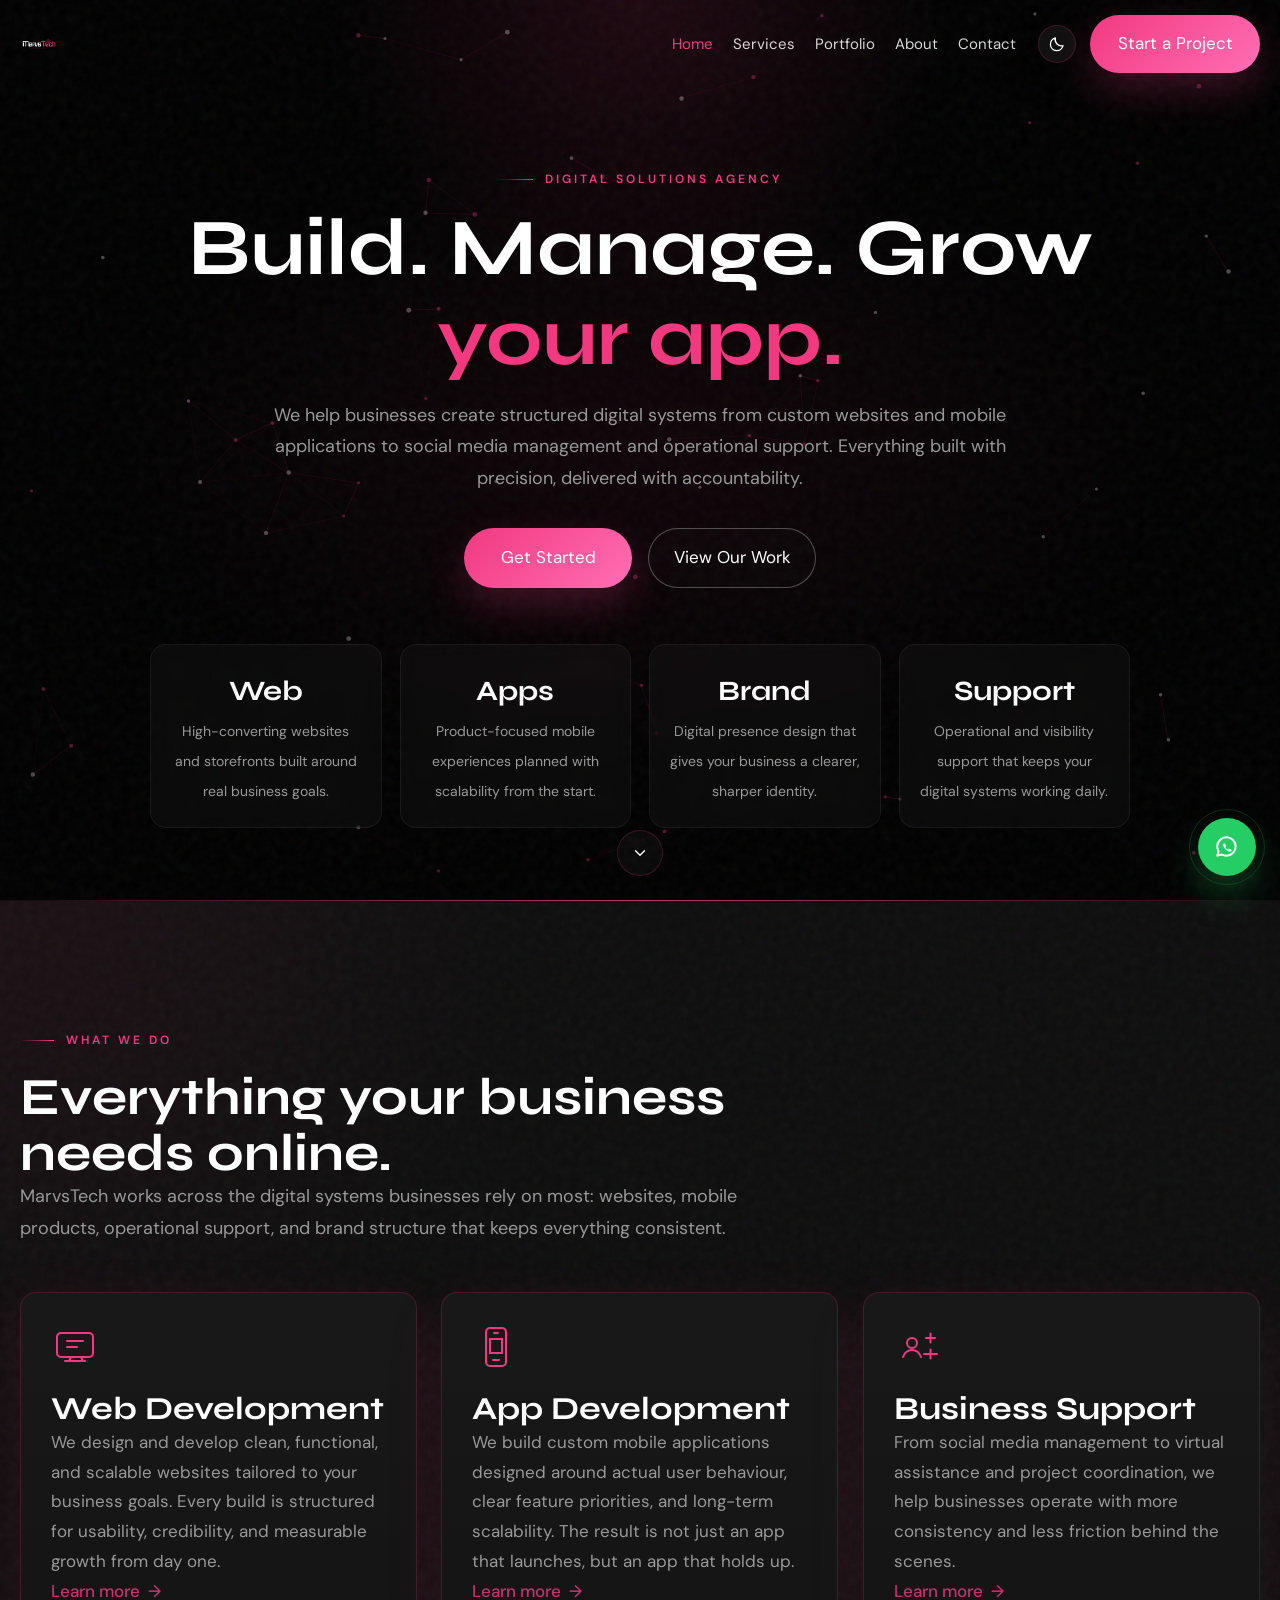
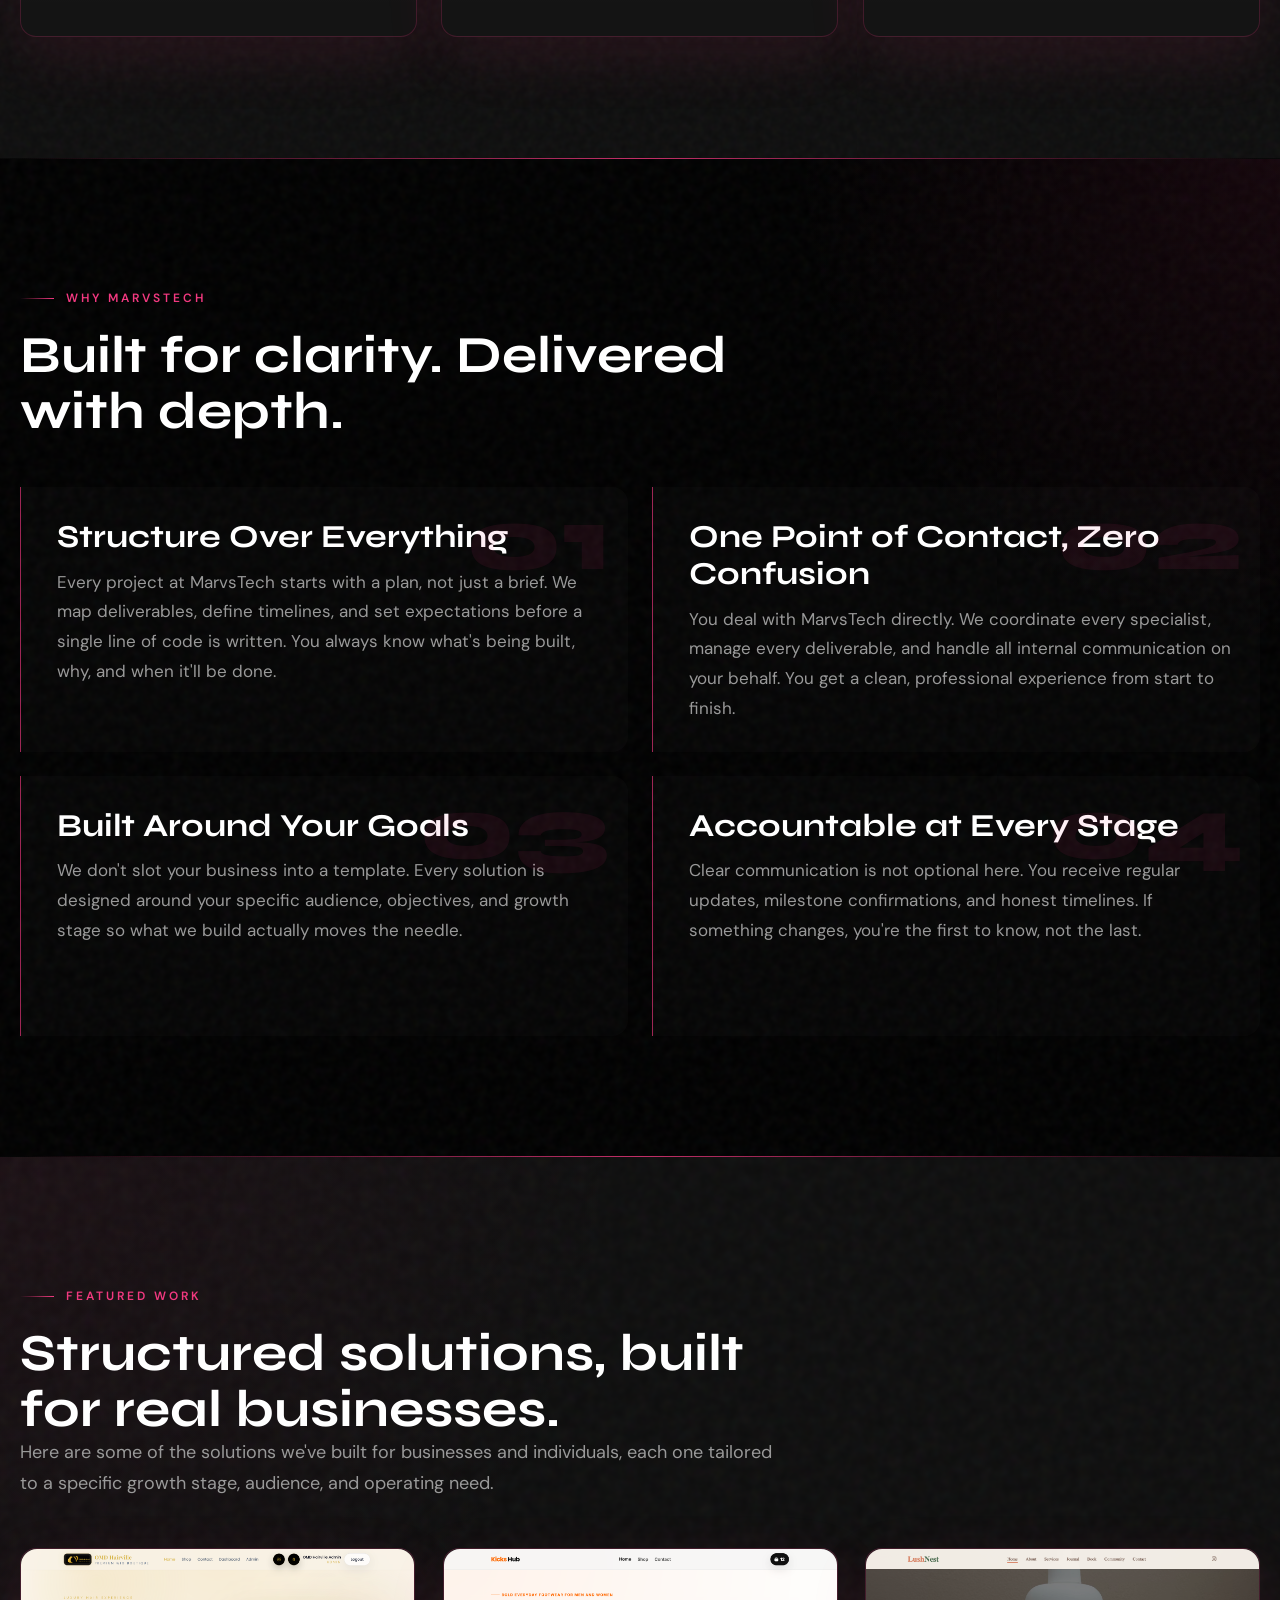
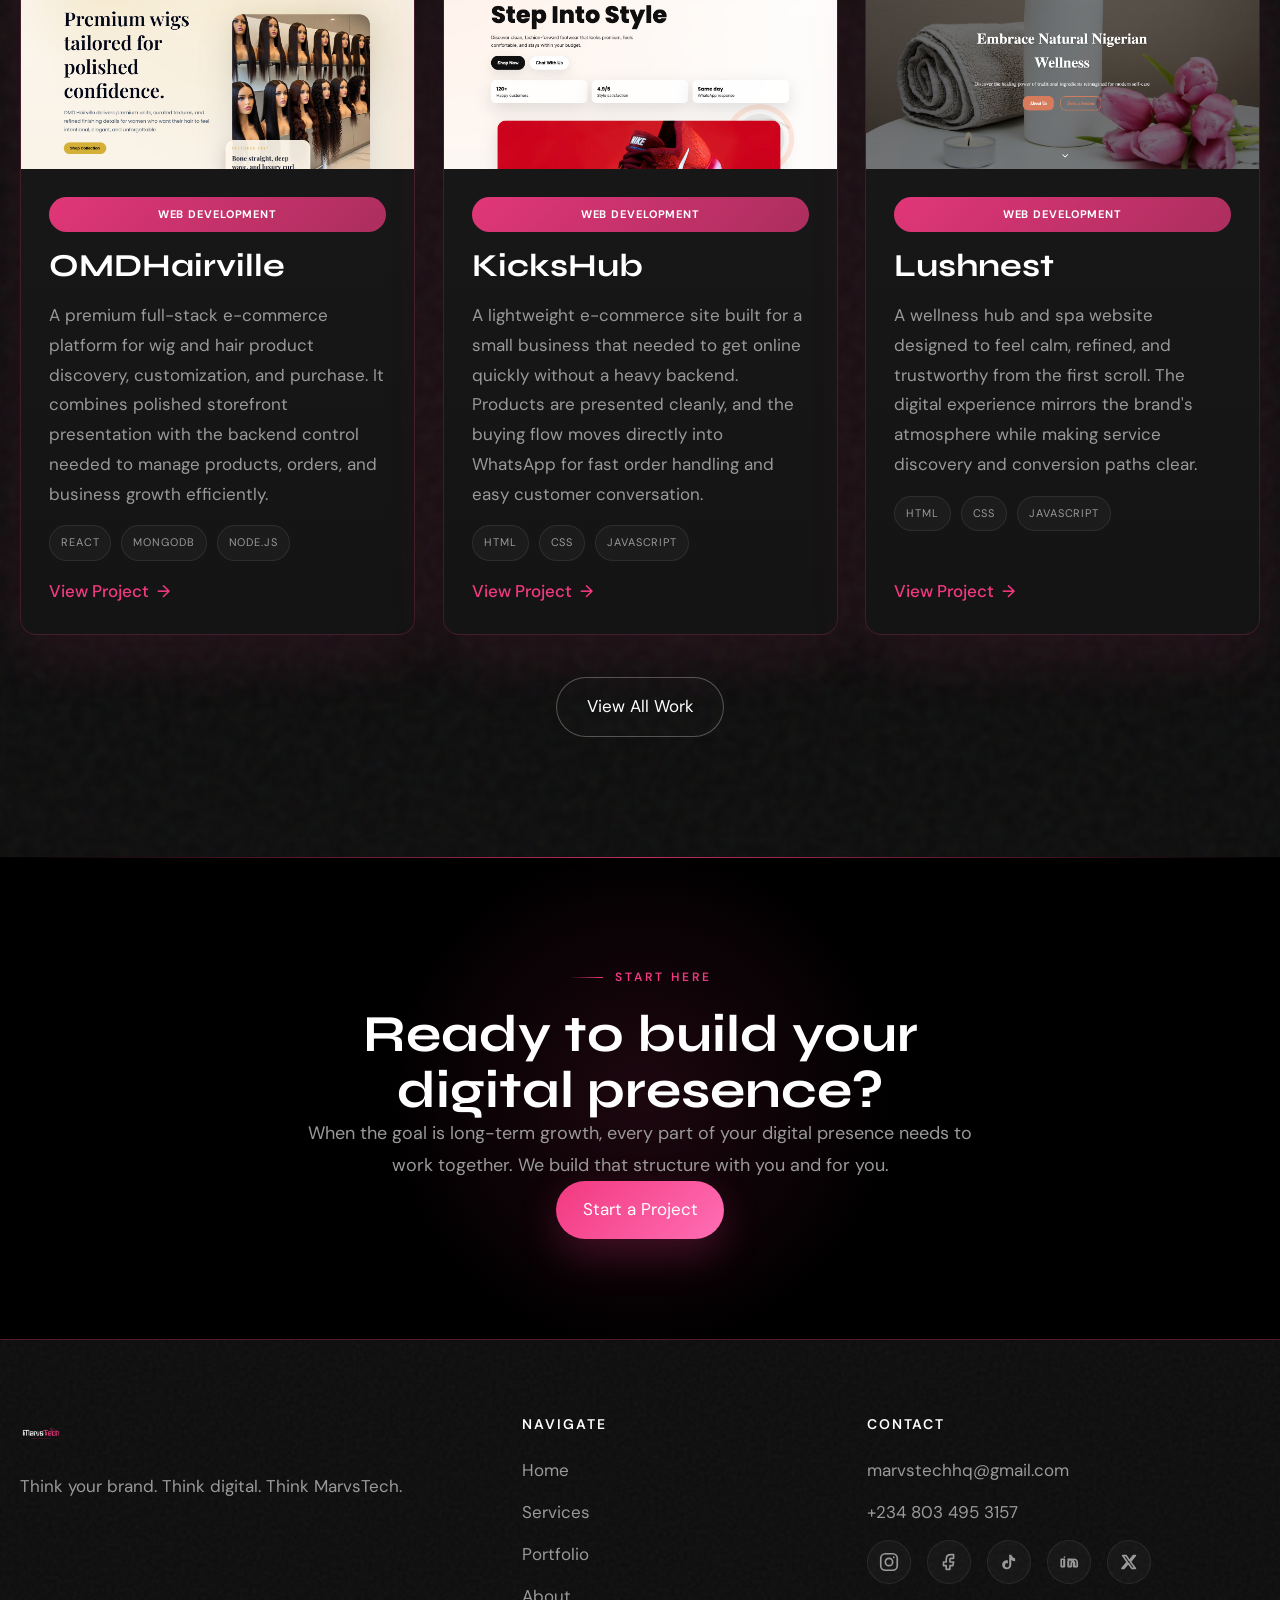
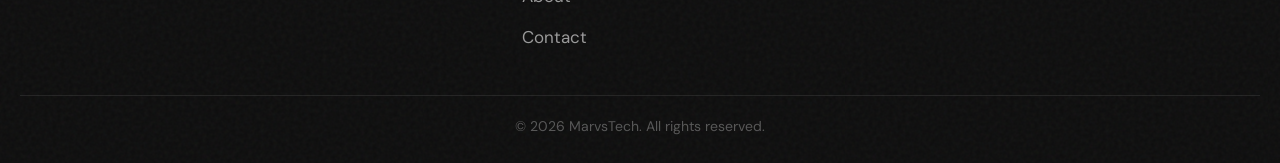
==== index.html @ 01a96c21 "Initial frontend commit" ====
<!DOCTYPE html>
<html lang="en">
  <head>
    <meta charset="UTF-8">
    <meta name="viewport" content="width=device-width, initial-scale=1.0">
    <meta name="description" content="MarvsTech builds premium websites, apps, and digital support systems for businesses ready to grow online with clarity and structure.">
    <meta property="og:title" content="MarvsTech | Premium Digital Solutions Agency">
    <meta property="og:description" content="We build websites, applications, and digital systems that help brands build, manage, and grow with confidence.">
    <title>MarvsTech | Premium Digital Solutions Agency</title>
    <script>
      (() => {
        try {
          const savedTheme = localStorage.getItem("marvstech-theme");
          document.documentElement.setAttribute("data-theme", savedTheme === "light" ? "light" : "dark");
        } catch (error) {
          document.documentElement.setAttribute("data-theme", "dark");
        }
      })();
    </script>
    <link rel="preconnect" href="https://fonts.googleapis.com">
    <link rel="preconnect" href="https://fonts.gstatic.com" crossorigin>
    <link href="https://fonts.googleapis.com/css2?family=DM+Sans:wght@300;400;500&family=Syne:wght@700;800&display=swap" rel="stylesheet">
    <link rel="stylesheet" href="assets/css/style.css">
  </head>
  <body>
    <div class="page-shell">
      <!-- Header -->
      <header class="site-header">
        <div class="container nav-shell">
          <a class="brand-link" href="index.html" aria-label="MarvsTech home">
            <img src="assets/logo.png" alt="MarvsTech logo">
          </a>

          <nav class="nav-desktop" aria-label="Primary navigation">
            <ul class="nav-list">
              <li><a class="nav-link active" href="index.html">Home</a></li>
              <li><a class="nav-link" href="services.html">Services</a></li>
              <li><a class="nav-link" href="portfolio.html">Portfolio</a></li>
              <li><a class="nav-link" href="about.html">About</a></li>
              <li><a class="nav-link" href="contact.html">Contact</a></li>
            </ul>
          </nav>

          <div class="nav-tools">
            <button class="theme-toggle" type="button" data-theme-toggle aria-label="Switch theme">
              <span class="theme-icon theme-icon--sun" aria-hidden="true">
                <svg viewBox="0 0 24 24" fill="none">
                  <circle cx="12" cy="12" r="4.5" stroke="currentColor" stroke-width="1.8"/>
                  <path d="M12 2.8v2.4M12 18.8v2.4M5.2 5.2l1.7 1.7M17.1 17.1l1.7 1.7M2.8 12h2.4M18.8 12h2.4M5.2 18.8l1.7-1.7M17.1 6.9l1.7-1.7" stroke="currentColor" stroke-width="1.8" stroke-linecap="round"/>
                </svg>
              </span>
              <span class="theme-icon theme-icon--moon" aria-hidden="true">
                <svg viewBox="0 0 24 24" fill="none">
                  <path d="M20 14.2A8.5 8.5 0 0 1 9.8 4 8.5 8.5 0 1 0 20 14.2Z" stroke="currentColor" stroke-width="1.8" stroke-linecap="round" stroke-linejoin="round"/>
                </svg>
              </span>
            </button>
            <a class="btn nav-cta" href="contact.html">Start a Project</a>
          </div>

          <button class="menu-toggle" type="button" aria-label="Toggle menu" aria-expanded="false" aria-controls="mobile-drawer">
            <span></span>
            <span></span>
            <span></span>
          </button>
        </div>
      </header>

      <div class="mobile-drawer" id="mobile-drawer">
        <div class="mobile-panel">
          <ul class="mobile-nav-list">
            <li><a class="mobile-nav-link active" href="index.html">Home</a></li>
            <li><a class="mobile-nav-link" href="services.html">Services</a></li>
            <li><a class="mobile-nav-link" href="portfolio.html">Portfolio</a></li>
            <li><a class="mobile-nav-link" href="about.html">About</a></li>
            <li><a class="mobile-nav-link" href="contact.html">Contact</a></li>
          </ul>
          <a class="btn" href="contact.html">Start a Project</a>
        </div>
      </div>

      <main>
        <!-- Hero -->
        <section class="hero">
          <canvas class="hero-canvas" data-particle-canvas aria-hidden="true"></canvas>
          <div class="container hero-overlay">
            <div class="hero-content" data-reveal>
              <div class="eyebrow">Digital Solutions Agency</div>
              <div class="hero-title">
                <h1>Build. Manage. Grow</h1>
                <h1><span class="word-swap" data-word-swap>your website.</span></h1>
              </div>
              <p class="hero-copy">
                We help businesses create structured digital systems from custom websites and mobile applications to social media management and operational support. Everything built with precision, delivered with accountability.
              </p>
              <div class="button-row hero-actions">
                <a class="btn" href="contact.html">Get Started</a>
                <a class="btn-outline" href="portfolio.html">View Our Work</a>
              </div>

              <div class="hero-metrics">
                <article class="metric-card" data-reveal data-reveal-delay="1">
                  <strong>Web</strong>
                  <span>High-converting websites and storefronts built around real business goals.</span>
                </article>
                <article class="metric-card" data-reveal data-reveal-delay="2">
                  <strong>Apps</strong>
                  <span>Product-focused mobile experiences planned with scalability from the start.</span>
                </article>
                <article class="metric-card" data-reveal data-reveal-delay="3">
                  <strong>Brand</strong>
                  <span>Digital presence design that gives your business a clearer, sharper identity.</span>
                </article>
                <article class="metric-card" data-reveal data-reveal-delay="4">
                  <strong>Support</strong>
                  <span>Operational and visibility support that keeps your digital systems working daily.</span>
                </article>
              </div>
            </div>
          </div>
          <a class="scroll-indicator" href="#what-we-do" aria-label="Scroll to what we do">
            <svg width="18" height="18" viewBox="0 0 24 24" fill="none" aria-hidden="true">
              <path d="m6 9 6 6 6-6" stroke="currentColor" stroke-width="1.8" stroke-linecap="round" stroke-linejoin="round"/>
            </svg>
          </a>
        </section>

        <div class="section-divider"></div>

        <!-- What We Do -->
        <section class="section section-soft" id="what-we-do">
          <div class="container">
            <div class="section-header" data-reveal>
              <div class="eyebrow">What We Do</div>
              <h2>Everything your business needs online.</h2>
              <p class="lead">MarvsTech works across the digital systems businesses rely on most: websites, mobile products, operational support, and brand structure that keeps everything consistent.</p>
            </div>

            <div class="grid-3">
              <article class="card" data-reveal data-reveal-delay="1">
                <svg class="service-icon" viewBox="0 0 48 48" fill="none" aria-hidden="true">
                  <rect x="6" y="10" width="36" height="24" rx="4" stroke="currentColor" stroke-width="2"/>
                  <path d="M14 38h20M20 34l-2 4m12-4 2 4M16 18h16M16 24h10" stroke="currentColor" stroke-width="2" stroke-linecap="round"/>
                </svg>
                <h3>Web Development</h3>
                <p>We design and develop clean, functional, and scalable websites tailored to your business goals. Every build is structured for usability, credibility, and measurable growth from day one.</p>
                <a class="learn-link" href="services.html#service-web">Learn more <span aria-hidden="true">→</span></a>
              </article>

              <article class="card" data-reveal data-reveal-delay="2">
                <svg class="service-icon" viewBox="0 0 48 48" fill="none" aria-hidden="true">
                  <rect x="14" y="5" width="20" height="38" rx="4" stroke="currentColor" stroke-width="2"/>
                  <path d="M22 10h4M21 37h6" stroke="currentColor" stroke-width="2" stroke-linecap="round"/>
                  <path d="M18 16h12v14H18z" stroke="currentColor" stroke-width="2"/>
                </svg>
                <h3>App Development</h3>
                <p>We build custom mobile applications designed around actual user behaviour, clear feature priorities, and long-term scalability. The result is not just an app that launches, but an app that holds up.</p>
                <a class="learn-link" href="services.html#service-app">Learn more <span aria-hidden="true">→</span></a>
              </article>

              <article class="card" data-reveal data-reveal-delay="3">
                <svg class="service-icon" viewBox="0 0 48 48" fill="none" aria-hidden="true">
                  <circle cx="18" cy="20" r="5" stroke="currentColor" stroke-width="2"/>
                  <path d="M9 34c1.6-4.2 5.2-7 9-7s7.4 2.8 9 7" stroke="currentColor" stroke-width="2" stroke-linecap="round"/>
                  <path d="M32 15h9M36.5 10.5v9M30 31h13M36.5 26.5v9" stroke="currentColor" stroke-width="2" stroke-linecap="round"/>
                </svg>
                <h3>Business Support</h3>
                <p>From social media management to virtual assistance and project coordination, we help businesses operate with more consistency and less friction behind the scenes.</p>
                <a class="learn-link" href="services.html#service-support">Learn more <span aria-hidden="true">→</span></a>
              </article>
            </div>
          </div>
        </section>

        <div class="section-divider"></div>

        <!-- Why MarvsTech -->
        <section class="section section-dark">
          <div class="container">
            <div class="section-header" data-reveal>
              <div class="eyebrow">Why MarvsTech</div>
              <h2>Built for clarity. Delivered with depth.</h2>
            </div>

            <div class="feature-grid">
              <article class="feature-item" data-reveal data-reveal-delay="1">
                <div class="feature-number">01</div>
                <h3>Structure Over Everything</h3>
                <p>Every project at MarvsTech starts with a plan, not just a brief. We map deliverables, define timelines, and set expectations before a single line of code is written. You always know what's being built, why, and when it'll be done.</p>
              </article>

              <article class="feature-item" data-reveal data-reveal-delay="2">
                <div class="feature-number">02</div>
                <h3>One Point of Contact, Zero Confusion</h3>
                <p>You deal with MarvsTech directly. We coordinate every specialist, manage every deliverable, and handle all internal communication on your behalf. You get a clean, professional experience from start to finish.</p>
              </article>

              <article class="feature-item" data-reveal data-reveal-delay="3">
                <div class="feature-number">03</div>
                <h3>Built Around Your Goals</h3>
                <p>We don't slot your business into a template. Every solution is designed around your specific audience, objectives, and growth stage so what we build actually moves the needle.</p>
              </article>

              <article class="feature-item" data-reveal data-reveal-delay="4">
                <div class="feature-number">04</div>
                <h3>Accountable at Every Stage</h3>
                <p>Clear communication is not optional here. You receive regular updates, milestone confirmations, and honest timelines. If something changes, you're the first to know, not the last.</p>
              </article>
            </div>
          </div>
        </section>

        <div class="section-divider"></div>

        <!-- Featured Work -->
        <section class="section section-soft">
          <div class="container">
            <div class="section-header" data-reveal>
              <div class="eyebrow">Featured Work</div>
              <h2>Structured solutions, built for real businesses.</h2>
              <p class="lead">Here are some of the solutions we've built for businesses and individuals, each one tailored to a specific growth stage, audience, and operating need.</p>
            </div>

            <div class="project-grid">
              <article class="card project-card" data-reveal data-reveal-delay="1">
                <div class="project-image-wrap">
                  <img src="assets/projects/omdhairville.png" alt="Screenshot preview of OMDHairville e-commerce website">
                </div>
                <div class="project-content">
                  <span class="pill pill-pink">Web Development</span>
                  <h3>OMDHairville</h3>
                  <p>A premium full-stack e-commerce platform for wig and hair product discovery, customization, and purchase. It combines polished storefront presentation with the backend control needed to manage products, orders, and business growth efficiently.</p>
                  <div class="stack-tags">
                    <span class="stack-tag">React</span>
                    <span class="stack-tag">MongoDB</span>
                    <span class="stack-tag">Node.js</span>
                  </div>
                  <a class="text-link project-action" href="https://omdhairville.vercel.app/" target="_blank" rel="noreferrer">View Project <span aria-hidden="true">→</span></a>
                </div>
              </article>

              <article class="card project-card" data-reveal data-reveal-delay="2">
                <div class="project-image-wrap">
                  <img src="assets/projects/kickshub.png" alt="Screenshot preview of KicksHub online store">
                </div>
                <div class="project-content">
                  <span class="pill pill-pink">Web Development</span>
                  <h3>KicksHub</h3>
                  <p>A lightweight e-commerce site built for a small business that needed to get online quickly without a heavy backend. Products are presented cleanly, and the buying flow moves directly into WhatsApp for fast order handling and easy customer conversation.</p>
                  <div class="stack-tags">
                    <span class="stack-tag">HTML</span>
                    <span class="stack-tag">CSS</span>
                    <span class="stack-tag">JavaScript</span>
                  </div>
                  <a class="text-link project-action" href="https://kickshubstore.vercel.app/" target="_blank" rel="noreferrer">View Project <span aria-hidden="true">→</span></a>
                </div>
              </article>

              <article class="card project-card" data-reveal data-reveal-delay="3">
                <div class="project-image-wrap">
                  <img src="assets/projects/lushnest.png" alt="Screenshot preview of Lushnest wellness and spa website">
                </div>
                <div class="project-content">
                  <span class="pill pill-pink">Web Development</span>
                  <h3>Lushnest</h3>
                  <p>A wellness hub and spa website designed to feel calm, refined, and trustworthy from the first scroll. The digital experience mirrors the brand's atmosphere while making service discovery and conversion paths clear.</p>
                  <div class="stack-tags">
                    <span class="stack-tag">HTML</span>
                    <span class="stack-tag">CSS</span>
                    <span class="stack-tag">JavaScript</span>
                  </div>
                  <a class="text-link project-action" href="https://lushnest.netlify.app/" target="_blank" rel="noreferrer">View Project <span aria-hidden="true">→</span></a>
                </div>
              </article>
            </div>

            <div class="center-cta" data-reveal>
              <a class="btn-outline" href="portfolio.html">View All Work</a>
            </div>
          </div>
        </section>

        <div class="section-divider"></div>

        <!-- CTA -->
        <section class="cta-band">
          <div class="container">
            <div class="section-header" data-reveal>
              <div class="eyebrow">Start Here</div>
              <h2>Ready to build your digital presence?</h2>
              <p class="lead">When the goal is long-term growth, every part of your digital presence needs to work together. We build that structure with you and for you.</p>
            </div>
            <a class="btn" href="contact.html" data-reveal data-reveal-delay="1">Start a Project</a>
          </div>
        </section>
      </main>

      <!-- Footer -->
      <footer class="site-footer">
        <div class="container footer-top">
          <div class="footer-brand">
            <img src="assets/logo.png" alt="MarvsTech logo">
            <p>Think your brand. Think digital. Think MarvsTech.</p>
          </div>

          <div class="footer-links">
            <div class="footer-title">Navigate</div>
            <a href="index.html">Home</a>
            <a href="services.html">Services</a>
            <a href="portfolio.html">Portfolio</a>
            <a href="about.html">About</a>
            <a href="contact.html">Contact</a>
          </div>

          <div class="footer-contact">
            <div class="footer-title">Contact</div>
            <a href="mailto:marvstechhq@gmail.com">marvstechhq@gmail.com</a>
            <a href="tel:+2348034953157">+234 803 495 3157</a>
            <div class="footer-social">
              <a class="social-link social-link--instagram" href="https://www.instagram.com/marvs.tech?igsh=MXc1bWZhanFrd2Vx&utm_source=qr" target="_blank" aria-label="MarvsTech on Instagram">
                <svg viewBox="0 0 24 24" fill="none" aria-hidden="true"><rect x="3" y="3" width="18" height="18" rx="5" stroke="currentColor" stroke-width="1.8"/><circle cx="12" cy="12" r="4" stroke="currentColor" stroke-width="1.8"/><circle cx="17.2" cy="6.8" r="1" fill="currentColor"/></svg>
              </a>
              <a class="social-link social-link--facebook" href="https://www.facebook.com/share/1BCJtEY8v8/?mibextid=wwXIfr" target="_blank" aria-label="MarvsTech on Facebook">
                <svg viewBox="0 0 24 24" fill="none" aria-hidden="true"><path d="M14 8h3V4h-3c-3 0-5 2-5 5v3H6v4h3v4h4v-4h3.2l.8-4H13V9c0-.7.3-1 1-1Z" stroke="currentColor" stroke-width="1.8" stroke-linejoin="round"/></svg>
              </a>
              <a class="social-link social-link--tiktok" href="#" aria-label="MarvsTech on TikTok">
                <svg viewBox="0 0 24 24" fill="none" aria-hidden="true"><path d="M14.5 4c.7 2 2.1 3.5 4.2 4v3.2c-1.5-.1-2.9-.6-4.2-1.4V15a5 5 0 1 1-5-5c.5 0 .9.1 1.3.2v3.3a2.3 2.3 0 1 0 1.4 2.1V4h2.3Z" fill="currentColor"/></svg>
              </a>
              <a class="social-link social-link--linkedin" href="#" aria-label="MarvsTech on LinkedIn">
                <svg viewBox="0 0 24 24" fill="none" aria-hidden="true"><path d="M7 9v8M7 6.5v.1M11 17v-5a3 3 0 0 1 6 0v5M3.5 9h3V17h-3V9ZM11 9h3v1.4A4 4 0 0 1 17.5 9c2.1 0 3.5 1.4 3.5 4.2V17h-3v-3.4c0-1.2-.4-2.1-1.6-2.1s-2 1-2 2.3V17h-3V9Z" stroke="currentColor" stroke-width="1.8" stroke-linecap="round" stroke-linejoin="round"/></svg>
              </a>
              <a class="social-link social-link--x" href="#" aria-label="MarvsTech on X">
                <svg viewBox="0 0 24 24" fill="none" aria-hidden="true"><path d="M5 5h3.8l3.6 5.3L16.9 5H19l-5.5 6.6L19 19h-3.8l-3.9-5.7L6.4 19H4.3l5.8-6.9L5 5Z" stroke="currentColor" stroke-width="1.8" stroke-linecap="round" stroke-linejoin="round"/></svg>
              </a>
            </div>
          </div>
        </div>
        <div class="container footer-bottom">
          <p>© 2026 MarvsTech. All rights reserved.</p>
        </div>
      </footer>

      <!-- WhatsApp -->
      <div class="whatsapp-float">
        <div class="whatsapp-ring" aria-hidden="true"></div>
        <a class="whatsapp-link" href="https://wa.me/2348034953157" target="_blank" rel="noreferrer" aria-label="Chat with us on WhatsApp">
          <svg width="26" height="26" viewBox="0 0 24 24" fill="none" aria-hidden="true">
            <path d="M20 11.5c0 4.7-3.8 8.5-8.5 8.5-1.5 0-3-.4-4.2-1.1L3 20l1.2-4.1A8.4 8.4 0 0 1 3 11.5C3 6.8 6.8 3 11.5 3S20 6.8 20 11.5Z" stroke="currentColor" stroke-width="1.8" stroke-linejoin="round"/>
            <path d="M8.7 9.2c.2-.5.4-.5.6-.5h.5c.2 0 .4 0 .5.4l.7 1.7c.1.3 0 .4-.1.6l-.3.4c-.1.1-.2.2-.1.4.3.6 1 1.6 2.3 2.2.2.1.3 0 .4-.1l.5-.6c.2-.2.4-.2.6-.1l1.5.7c.2.1.4.2.4.5v.4c0 .2-.1.5-.4.7-.4.3-1 .4-1.5.3-.8-.1-1.8-.5-3.1-1.7-1.5-1.3-2.4-2.8-2.7-3.7-.2-.6-.1-1.2.1-1.5.1-.2.3-.4.5-.4Z" fill="currentColor"/>
          </svg>
        </a>
        <div class="whatsapp-tooltip">Chat with us</div>
      </div>
    </div>

    <script src="assets/js/main.js"></script>
  </body>
</html>
---- assets/css/style.css ----
/* ========================================
   Theme Variables
======================================== */
:root {
  --bg-primary: #000000;
  --bg-secondary: #0d0d0d;
  --bg-card: #111111;
  --bg-input: #111111;
  --text-primary: #ffffff;
  --text-secondary: #999999;
  --text-muted: #555555;
  --border-color: rgba(242, 57, 128, 0.2);
  --border-subtle: #222222;
  --pink: #f23980;
  --pink-light: #ff6eb4;
  --pink-glow: rgba(242, 57, 128, 0.15);
  --shadow-card: 0 20px 60px rgba(242, 57, 128, 0.1);
  --nav-scrolled: rgba(0, 0, 0, 0.92);
  --footer-bg: #0d0d0d;
  --footer-border: rgba(242, 57, 128, 0.3);
  --surface-glass: rgba(255, 255, 255, 0.04);
  --surface-elevated: rgba(255, 255, 255, 0.03);
  --shadow-soft: 0 12px 36px rgba(0, 0, 0, 0.35);
  --shadow-button: 0 16px 42px rgba(242, 57, 128, 0.24);
  --particle-primary: rgba(242, 57, 128, 0.32);
  --particle-secondary: rgba(255, 255, 255, 0.28);
  --particle-link: rgba(242, 57, 128, 0.15);
  --instagram-start: #f09433;
  --instagram-mid-a: #e6683c;
  --instagram-mid-b: #dc2743;
  --instagram-mid-c: #cc2366;
  --instagram-end: #bc1888;
  --facebook: #1877f2;
  --linkedin: #0a66c2;
  --tiktok: #69c9d0;
  --x-hover: #ffffff;
  --max-width: 1280px;
  --nav-height: 88px;
  --sticky-offset: 98px;
  --radius-xl: 28px;
  --radius-lg: 20px;
  --radius-md: 16px;
  --radius-sm: 12px;
}

[data-theme="light"] {
  --bg-primary: #ffffff;
  --bg-secondary: #f5f5f5;
  --bg-card: #ffffff;
  --bg-input: #f9f9f9;
  --text-primary: #0a0a0a;
  --text-secondary: #555555;
  --text-muted: #999999;
  --border-color: rgba(242, 57, 128, 0.25);
  --border-subtle: #e5e5e5;
  --pink: #f23980;
  --pink-light: #d4246a;
  --pink-glow: rgba(242, 57, 128, 0.08);
  --shadow-card: 0 20px 60px rgba(0, 0, 0, 0.08);
  --nav-scrolled: rgba(255, 255, 255, 0.92);
  --footer-bg: #f0f0f0;
  --footer-border: rgba(242, 57, 128, 0.18);
  --surface-glass: rgba(255, 255, 255, 0.88);
  --surface-elevated: rgba(255, 255, 255, 0.8);
  --shadow-soft: 0 12px 34px rgba(0, 0, 0, 0.08);
  --shadow-button: 0 12px 32px rgba(242, 57, 128, 0.18);
  --particle-primary: rgba(242, 57, 128, 0.28);
  --particle-secondary: rgba(10, 10, 10, 0.2);
  --particle-link: rgba(242, 57, 128, 0.12);
  --x-hover: #000000;
}

/* ========================================
   Base
======================================== */
*,
*::before,
*::after {
  box-sizing: border-box;
}

html {
  scroll-behavior: smooth;
  background: var(--bg-primary);
}

body {
  margin: 0;
  font-family: "DM Sans", sans-serif;
  font-size: 17px;
  line-height: 1.75;
  color: var(--text-primary);
  background:
    radial-gradient(circle at top, var(--pink-glow), transparent 30%),
    linear-gradient(180deg, var(--bg-secondary) 0%, var(--bg-primary) 100%);
  opacity: 0;
  animation: fadeIn 0.5s ease forwards;
  overflow-x: hidden;
}

body::before {
  content: "";
  position: fixed;
  inset: 0;
  pointer-events: none;
  z-index: 0;
  opacity: 0.05;
  mix-blend-mode: soft-light;
  background-image: url("data:image/svg+xml,%3Csvg xmlns='http://www.w3.org/2000/svg' viewBox='0 0 140 140'%3E%3Cfilter id='n'%3E%3CfeTurbulence type='fractalNoise' baseFrequency='.95' numOctaves='3' stitchTiles='stitch'/%3E%3C/filter%3E%3Crect width='140' height='140' filter='url(%23n)' opacity='.8'/%3E%3C/svg%3E");
}

body.menu-open {
  overflow: hidden;
}

@keyframes fadeIn {
  to {
    opacity: 1;
  }
}

img {
  display: block;
  max-width: 100%;
}

a {
  color: inherit;
  text-decoration: none;
}

button,
input,
select,
textarea {
  font: inherit;
}

button {
  border: 0;
  cursor: pointer;
}

main,
header,
footer {
  position: relative;
  z-index: 1;
}

.page-shell {
  min-height: 100vh;
}

.container {
  width: min(calc(100% - 40px), var(--max-width));
  margin: 0 auto;
}

.section,
.service-section {
  position: relative;
  padding: 120px 0;
}

.section::before,
.service-section::before,
.page-hero::before,
.hero::before,
.site-footer::before {
  content: "";
  position: absolute;
  inset: 0;
  pointer-events: none;
  opacity: 0.06;
  background-image: url("data:image/svg+xml,%3Csvg xmlns='http://www.w3.org/2000/svg' viewBox='0 0 120 120'%3E%3Cfilter id='n'%3E%3CfeTurbulence type='fractalNoise' baseFrequency='.85' numOctaves='2' stitchTiles='stitch'/%3E%3C/filter%3E%3Crect width='120' height='120' filter='url(%23n)' opacity='.8'/%3E%3C/svg%3E");
}

.section-dark,
.service-section.section-dark {
  background:
    radial-gradient(circle at top right, rgba(242, 57, 128, 0.08), transparent 30%),
    var(--bg-primary);
}

.section-soft,
.service-section.section-soft {
  background:
    radial-gradient(circle at top left, rgba(242, 57, 128, 0.06), transparent 34%),
    var(--bg-secondary);
}

.section-divider {
  width: min(calc(100% - 40px), var(--max-width));
  height: 1px;
  margin: 0 auto;
  background: linear-gradient(90deg, transparent, var(--pink), transparent);
  opacity: 0.8;
}

.section-header {
  position: relative;
  max-width: 760px;
  margin-bottom: 48px;
}

.eyebrow {
  display: inline-flex;
  align-items: center;
  gap: 12px;
  margin-bottom: 18px;
  font-size: 12px;
  font-weight: 600;
  letter-spacing: 0.25em;
  text-transform: uppercase;
  color: var(--pink);
}

.eyebrow::before {
  content: "";
  width: 34px;
  height: 1px;
  background: linear-gradient(90deg, transparent, var(--pink));
}

h1,
h2,
h3,
h4 {
  margin: 0;
  font-family: "Syne", sans-serif;
  letter-spacing: 0;
  color: var(--text-primary);
}

h1 {
  font-size: clamp(40px, 8vw, 80px);
  line-height: 1;
}

h2 {
  font-size: clamp(36px, 5vw, 52px);
  line-height: 1.08;
}

h3 {
  font-size: clamp(24px, 3vw, 32px);
  line-height: 1.15;
}

h4 {
  font-size: 20px;
  line-height: 1.3;
}

p {
  margin: 0;
  color: var(--text-secondary);
}

.lead {
  font-size: 18px;
  max-width: 760px;
}

.text-white {
  color: var(--text-primary);
}

.text-pink {
  color: var(--pink);
}

.copy-stack {
  display: grid;
  gap: 16px;
}

.button-row {
  display: flex;
  flex-wrap: wrap;
  gap: 16px;
}

.pill {
  display: inline-flex;
  align-items: center;
  justify-content: center;
  min-height: 34px;
  padding: 8px 14px;
  border-radius: 999px;
  font-size: 11px;
  font-weight: 700;
  letter-spacing: 0.08em;
  text-transform: uppercase;
}

.pill-pink {
  color: var(--text-primary);
  background: linear-gradient(135deg, rgba(242, 57, 128, 0.92), rgba(242, 57, 128, 0.68));
}

.btn,
.btn-outline,
.btn-subtle,
.filter-button,
.theme-toggle,
.service-pill {
  transition:
    transform 0.25s ease,
    box-shadow 0.25s ease,
    background-color 0.25s ease,
    border-color 0.25s ease,
    color 0.25s ease,
    opacity 0.25s ease;
}

.btn,
.btn-outline {
  position: relative;
  display: inline-flex;
  align-items: center;
  justify-content: center;
  gap: 10px;
  min-width: 168px;
  min-height: 52px;
  padding: 14px 24px;
  border-radius: 999px;
  overflow: hidden;
}

.btn::before,
.btn-outline::before {
  content: "";
  position: absolute;
  top: 0;
  left: -120%;
  width: 70%;
  height: 100%;
  transform: skewX(-22deg);
  background: linear-gradient(90deg, transparent, rgba(255, 255, 255, 0.18), transparent);
  transition: left 0.45s ease;
}

.btn:hover::before,
.btn-outline:hover::before,
.btn:focus-visible::before,
.btn-outline:focus-visible::before {
  left: 140%;
}

.btn {
  color: var(--text-primary);
  background: linear-gradient(135deg, var(--pink), var(--pink-light));
  box-shadow: var(--shadow-button);
}

.btn:hover,
.btn:focus-visible {
  transform: scale(1.03);
  filter: brightness(1.05);
  box-shadow: 0 0 30px rgba(242, 57, 128, 0.32);
}

.btn-outline {
  color: var(--text-primary);
  background: rgba(255, 255, 255, 0.01);
  border: 1px solid rgba(255, 255, 255, 0.28);
}

[data-theme="light"] .btn-outline {
  border-color: var(--border-color);
}

.btn-outline:hover,
.btn-outline:focus-visible {
  background: linear-gradient(135deg, var(--pink), var(--pink-light));
  border-color: transparent;
}

.btn-subtle,
.text-link,
.learn-link {
  display: inline-flex;
  align-items: center;
  gap: 8px;
  color: var(--pink);
  font-weight: 500;
}

.learn-link {
  opacity: 0.8;
}

.learn-link:hover,
.text-link:hover,
.btn-subtle:hover,
.learn-link:focus-visible,
.text-link:focus-visible,
.btn-subtle:focus-visible {
  opacity: 1;
  transform: translateX(4px);
}

.center-cta {
  display: flex;
  justify-content: center;
  margin-top: 42px;
}

.cta-spacer {
  margin-top: 24px;
}

.sr-only {
  position: absolute;
  width: 1px;
  height: 1px;
  padding: 0;
  margin: -1px;
  overflow: hidden;
  clip: rect(0, 0, 0, 0);
  white-space: nowrap;
  border: 0;
}

:focus-visible {
  outline: 2px solid var(--pink);
  outline-offset: 3px;
}

/* ========================================
   Header / Navbar
======================================== */
.site-header {
  position: fixed;
  inset: 0 0 auto 0;
  z-index: 1000;
  transition: background-color 0.3s ease, backdrop-filter 0.3s ease, border-color 0.3s ease;
}

.site-header.scrolled {
  background: var(--nav-scrolled);
  backdrop-filter: blur(20px);
  border-bottom: 1px solid rgba(255, 255, 255, 0.06);
}

[data-theme="light"] .site-header.scrolled {
  border-bottom-color: rgba(0, 0, 0, 0.05);
}

.nav-shell {
  display: flex;
  align-items: center;
  gap: 22px;
  min-height: var(--nav-height);
}

.brand-link {
  display: inline-flex;
  align-items: center;
  min-height: 44px;
}

.brand-link img {
  height: 38px;
  width: auto;
}

.nav-desktop {
  margin-left: auto;
}

.nav-list {
  display: flex;
  align-items: center;
  gap: 20px;
  margin: 0;
  padding: 0;
  list-style: none;
}

.nav-link {
  display: inline-flex;
  align-items: center;
  min-height: 44px;
  color: rgba(255, 255, 255, 0.84);
  font-size: 15px;
  transition: color 0.25s ease;
}

[data-theme="light"] .nav-link {
  color: rgba(10, 10, 10, 0.82);
}

.nav-link:hover,
.nav-link:focus-visible,
.nav-link.active {
  color: var(--pink);
}

.nav-tools {
  display: flex;
  align-items: center;
  gap: 14px;
}

.theme-toggle {
  position: relative;
  display: inline-flex;
  align-items: center;
  justify-content: center;
  width: 38px;
  height: 38px;
  border-radius: 50%;
  background: var(--bg-card);
  border: 1px solid var(--border-color);
  color: var(--text-primary);
  box-shadow: var(--shadow-soft);
}

.theme-toggle:hover,
.theme-toggle:focus-visible {
  transform: scale(1.06);
}

.theme-icon {
  position: absolute;
  inset: 0;
  display: grid;
  place-items: center;
  opacity: 0;
  transform: scale(0.8);
  transition: opacity 0.3s ease, transform 0.3s ease;
}

.theme-icon svg {
  width: 18px;
  height: 18px;
}

html[data-theme="dark"] .theme-icon--moon,
html:not([data-theme="light"]) .theme-icon--moon {
  opacity: 1;
  transform: scale(1);
}

html[data-theme="light"] .theme-icon--sun {
  opacity: 1;
  transform: scale(1);
}

.nav-cta {
  min-width: 170px;
}

.menu-toggle {
  position: relative;
  display: none;
  width: 48px;
  height: 48px;
  border-radius: 999px;
  background: var(--surface-glass);
  border: 1px solid rgba(255, 255, 255, 0.08);
}

[data-theme="light"] .menu-toggle {
  border-color: rgba(0, 0, 0, 0.08);
}

.menu-toggle span {
  position: absolute;
  left: 13px;
  width: 22px;
  height: 2px;
  border-radius: 999px;
  background: currentColor;
  transition: transform 0.25s ease, opacity 0.25s ease, top 0.25s ease;
}

.menu-toggle span:nth-child(1) {
  top: 16px;
}

.menu-toggle span:nth-child(2) {
  top: 23px;
}

.menu-toggle span:nth-child(3) {
  top: 30px;
}

.menu-toggle.active span:nth-child(1) {
  top: 23px;
  transform: rotate(45deg);
}

.menu-toggle.active span:nth-child(2) {
  opacity: 0;
}

.menu-toggle.active span:nth-child(3) {
  top: 23px;
  transform: rotate(-45deg);
}

.mobile-drawer {
  position: fixed;
  inset: 0;
  z-index: 960;
  display: grid;
  place-items: start center;
  padding: calc(var(--nav-height) + 24px) 20px 20px;
  background: rgba(0, 0, 0, 0.76);
  backdrop-filter: blur(18px);
  opacity: 0;
  visibility: hidden;
  pointer-events: none;
  transition: opacity 0.3s ease, visibility 0.3s ease;
}

[data-theme="light"] .mobile-drawer {
  background: rgba(255, 255, 255, 0.72);
}

.mobile-drawer.open {
  opacity: 1;
  visibility: visible;
  pointer-events: auto;
}

.mobile-panel {
  width: min(100%, 520px);
  padding: 28px;
  border-radius: var(--radius-xl);
  background: linear-gradient(180deg, var(--bg-card), rgba(0, 0, 0, 0.9));
  border: 1px solid var(--border-color);
  box-shadow: var(--shadow-card);
  transform: translateY(-18px);
  transition: transform 0.3s ease;
}

[data-theme="light"] .mobile-panel {
  background: linear-gradient(180deg, var(--bg-card), rgba(255, 255, 255, 0.96));
}

.mobile-drawer.open .mobile-panel {
  transform: translateY(0);
}

.mobile-nav-list {
  display: flex;
  flex-direction: column;
  gap: 10px;
  margin: 0 0 24px;
  padding: 0;
  list-style: none;
}

.mobile-nav-link {
  display: flex;
  align-items: center;
  justify-content: space-between;
  min-height: 56px;
  padding: 0 18px;
  border-radius: var(--radius-md);
  background: var(--surface-elevated);
  border: 1px solid transparent;
  transition: background-color 0.25s ease, border-color 0.25s ease, color 0.25s ease;
}

.mobile-nav-link:hover,
.mobile-nav-link:focus-visible,
.mobile-nav-link.active {
  color: var(--pink);
  border-color: var(--border-color);
  background: rgba(242, 57, 128, 0.06);
}

.mobile-panel .btn {
  width: 100%;
}

/* ========================================
   Hero
======================================== */
.hero,
.page-hero {
  overflow: hidden;
}

.hero {
  position: relative;
  min-height: 100vh;
  padding-top: var(--nav-height);
  background:
    radial-gradient(ellipse 60% 50% at 50% 50%, rgba(242, 57, 128, 0.06) 0%, transparent 70%),
    radial-gradient(circle at top, rgba(242, 57, 128, 0.12), transparent 28%),
    var(--bg-primary);
}

.hero-canvas {
  position: absolute;
  inset: 0;
  width: 100%;
  height: 100%;
}

.hero-overlay {
  position: relative;
  z-index: 1;
  min-height: calc(100vh - var(--nav-height));
  display: grid;
  place-items: center;
}

.hero-content {
  max-width: 980px;
  text-align: center;
}

.hero-title {
  display: flex;
  flex-direction: column;
  gap: 10px;
  margin-bottom: 22px;
}

.word-swap {
  display: inline-block;
  color: var(--pink);
  transition: opacity 0.5s ease;
}

.word-swap.fade-out {
  opacity: 0;
}

.hero-copy {
  max-width: 760px;
  margin: 0 auto 34px;
  font-size: 18px;
}

.hero-actions {
  justify-content: center;
}

.hero-metrics {
  display: grid;
  grid-template-columns: repeat(4, minmax(0, 1fr));
  gap: 18px;
  margin-top: 56px;
}

.metric-card {
  padding: 22px 18px;
  border-radius: var(--radius-md);
  background: rgba(255, 255, 255, 0.03);
  border: 1px solid rgba(255, 255, 255, 0.06);
  backdrop-filter: blur(10px);
}

[data-theme="light"] .metric-card {
  background: rgba(255, 255, 255, 0.76);
  border-color: rgba(0, 0, 0, 0.06);
}

.metric-card strong {
  display: block;
  font-family: "Syne", sans-serif;
  font-size: 28px;
  color: var(--text-primary);
}

.metric-card span {
  color: var(--text-secondary);
  font-size: 14px;
}

.scroll-indicator {
  position: absolute;
  left: 50%;
  bottom: 24px;
  transform: translateX(-50%);
  display: flex;
  align-items: center;
  justify-content: center;
  width: 46px;
  height: 46px;
  border-radius: 999px;
  border: 1px solid var(--border-color);
  background: rgba(255, 255, 255, 0.03);
  transition: opacity 0.25s ease, transform 0.25s ease;
  animation: bounce 2s ease-in-out infinite;
}

.scroll-indicator.hidden {
  opacity: 0;
  transform: translate(-50%, 8px);
}

@keyframes bounce {
  0%,
  100% {
    transform: translate(-50%, 0);
  }

  50% {
    transform: translate(-50%, 8px);
  }
}

.page-hero {
  position: relative;
  display: flex;
  align-items: end;
  min-height: 340px;
  padding-top: calc(var(--nav-height) + 76px);
  padding-bottom: 70px;
  background:
    radial-gradient(circle at center top, rgba(242, 57, 128, 0.14), transparent 42%),
    var(--bg-primary);
}

/* ========================================
   Layout Utilities
======================================== */
.grid-2,
.grid-3,
.grid-4 {
  display: grid;
  gap: 24px;
}

.grid-2 {
  grid-template-columns: repeat(2, minmax(0, 1fr));
}

.grid-3 {
  grid-template-columns: repeat(3, minmax(0, 1fr));
}

.grid-4 {
  grid-template-columns: repeat(4, minmax(0, 1fr));
}

.card {
  position: relative;
  display: flex;
  flex-direction: column;
  height: 100%;
  padding: 30px;
  border-radius: var(--radius-md);
  background:
    linear-gradient(180deg, rgba(255, 255, 255, 0.03), rgba(255, 255, 255, 0.01)),
    var(--bg-card);
  border: 1px solid var(--border-color);
  box-shadow: var(--shadow-card);
  will-change: transform;
  transition: border-color 0.35s ease, box-shadow 0.35s ease, transform 0.35s ease;
}

[data-theme="light"] .card {
  box-shadow: 0 2px 20px rgba(0, 0, 0, 0.06);
}

.card:hover,
.card:focus-within {
  transform: translateY(-8px);
  border-color: rgba(242, 57, 128, 0.46);
  box-shadow: 0 24px 70px rgba(242, 57, 128, 0.14);
}

[data-theme="light"] .card:hover,
[data-theme="light"] .card:focus-within {
  box-shadow: 0 20px 40px rgba(0, 0, 0, 0.08);
}

.service-icon,
.value-icon,
.feature-icon {
  width: 48px;
  height: 48px;
  color: var(--pink);
  margin-bottom: 20px;
}

.feature-grid {
  display: grid;
  grid-template-columns: repeat(2, minmax(0, 1fr));
  gap: 24px;
}

.feature-item {
  position: relative;
  min-height: 260px;
  padding: 32px 28px 28px 36px;
  border-left: 1px solid rgba(242, 57, 128, 0.64);
  border-radius: 0 var(--radius-md) var(--radius-md) 0;
  background: rgba(255, 255, 255, 0.02);
  overflow: hidden;
}

.feature-number {
  position: absolute;
  top: 8px;
  right: 18px;
  font-family: "Syne", sans-serif;
  font-size: clamp(56px, 9vw, 90px);
  font-weight: 800;
  line-height: 1;
  color: rgba(242, 57, 128, 0.08);
}

.feature-item h3 {
  margin-bottom: 12px;
}

.highlight-band {
  display: grid;
  grid-template-columns: repeat(3, minmax(0, 1fr));
  gap: 22px;
}

.highlight-band .card {
  padding: 26px;
}

/* ========================================
   Services
======================================== */
.services-sticky-nav {
  position: sticky;
  top: var(--sticky-offset);
  z-index: 80;
  padding: 14px 0;
  background: linear-gradient(180deg, rgba(0, 0, 0, 0.86), rgba(0, 0, 0, 0.6));
  backdrop-filter: blur(18px);
  border-top: 1px solid rgba(255, 255, 255, 0.04);
  border-bottom: 1px solid rgba(255, 255, 255, 0.04);
}

[data-theme="light"] .services-sticky-nav {
  background: linear-gradient(180deg, rgba(255, 255, 255, 0.88), rgba(255, 255, 255, 0.72));
  border-color: rgba(0, 0, 0, 0.05);
}

.services-pill-row {
  display: flex;
  gap: 12px;
  overflow-x: auto;
  padding-bottom: 4px;
  scrollbar-width: none;
}

.services-pill-row::-webkit-scrollbar {
  display: none;
}

.service-pill {
  flex: 0 0 auto;
  padding: 10px 18px;
  border-radius: 999px;
  border: 1px solid rgba(255, 255, 255, 0.1);
  background: rgba(255, 255, 255, 0.02);
  color: var(--text-primary);
  white-space: nowrap;
}

[data-theme="light"] .service-pill {
  border-color: rgba(0, 0, 0, 0.08);
  background: rgba(255, 255, 255, 0.72);
}

.service-pill.active,
.service-pill:hover,
.service-pill:focus-visible {
  background: linear-gradient(135deg, var(--pink), var(--pink-light));
  border-color: transparent;
}

.service-section {
  min-height: 100px;
}

.service-section .section-header {
  max-width: 860px;
}

.service-number {
  position: absolute;
  top: 26px;
  right: 10px;
  font-family: "Syne", sans-serif;
  font-size: clamp(88px, 12vw, 120px);
  font-weight: 800;
  line-height: 1;
  color: rgba(242, 57, 128, 0.05);
  pointer-events: none;
}

.service-subheading {
  margin: 20px 0 14px;
  color: var(--text-primary);
  font-size: 22px;
  font-weight: 500;
}

.service-rich-copy {
  max-width: 840px;
}

.package-grid {
  display: grid;
  gap: 24px;
}

.tier-card,
.info-card,
.mini-card,
.process-step,
.belief-card {
  gap: 16px;
}

.tier-card .pill,
.info-card .pill,
.mini-card .pill {
  width: fit-content;
  background: rgba(242, 57, 128, 0.12);
  color: var(--pink-light);
}

.tier-card.popular {
  border-color: rgba(242, 57, 128, 0.56);
}

.popular-badge {
  position: absolute;
  top: 18px;
  right: 18px;
  padding: 7px 12px;
  border-radius: 999px;
  font-size: 11px;
  font-weight: 700;
  letter-spacing: 0.08em;
  text-transform: uppercase;
  color: var(--text-primary);
  background: linear-gradient(135deg, var(--pink), var(--pink-light));
}

.includes-list,
.check-list {
  display: grid;
  gap: 12px;
  padding: 0;
  margin: 0;
  list-style: none;
}

.includes-list li,
.check-list li {
  display: flex;
  align-items: flex-start;
  gap: 12px;
  color: var(--text-secondary);
}

.includes-list svg,
.check-list svg {
  flex: 0 0 auto;
  margin-top: 6px;
  color: var(--pink);
}

.note-line {
  font-size: 14px;
  color: var(--text-muted);
}

.note-block {
  padding: 22px 24px;
  border-left: 2px solid var(--pink);
  border-radius: 0 var(--radius-md) var(--radius-md) 0;
  background: rgba(255, 255, 255, 0.03);
}

.support-grid {
  display: grid;
  grid-template-columns: 1.15fr 0.85fr;
  gap: 26px;
}

.feature-promo-grid {
  display: grid;
  grid-template-columns: repeat(3, minmax(0, 1fr));
  gap: 22px;
}

.feature-promo-grid .card {
  padding: 26px;
}

.timeline {
  display: grid;
  gap: 18px;
}

.timeline-step {
  display: grid;
  grid-template-columns: 70px 1fr;
  gap: 16px;
  align-items: start;
}

.timeline-step strong {
  display: inline-flex;
  align-items: center;
  justify-content: center;
  min-height: 48px;
  border-radius: 999px;
  background: rgba(242, 57, 128, 0.12);
  color: var(--pink);
  font-family: "Syne", sans-serif;
}

.service-copy-blocks {
  display: grid;
  gap: 18px;
}

.service-copy-block {
  padding: 24px;
  border-radius: var(--radius-md);
  border: 1px solid var(--border-color);
  background: rgba(255, 255, 255, 0.02);
}

.service-copy-block h4 {
  margin-bottom: 10px;
}

/* ========================================
   Portfolio
======================================== */
.filter-bar {
  display: flex;
  justify-content: center;
  flex-wrap: wrap;
  gap: 14px;
  margin-bottom: 36px;
}

.filter-button {
  min-height: 44px;
  padding: 10px 18px;
  border-radius: 999px;
  color: var(--text-primary);
  border: 1px solid rgba(255, 255, 255, 0.22);
  background: transparent;
}

[data-theme="light"] .filter-button {
  border-color: rgba(0, 0, 0, 0.12);
}

.filter-button.active,
.filter-button:hover,
.filter-button:focus-visible {
  color: var(--text-primary);
  background: linear-gradient(135deg, var(--pink), var(--pink-light));
  border-color: transparent;
}

.filter-empty {
  display: none;
  max-width: 640px;
  margin: 32px auto 0;
  text-align: center;
}

.filter-empty.show {
  display: flex;
}

.project-grid {
  display: grid;
  grid-template-columns: repeat(3, minmax(0, 1fr));
  gap: 28px;
}

.project-card {
  padding: 0;
}

.project-card.filter-hidden {
  opacity: 0;
  transform: scale(0.95);
  pointer-events: none;
}

.project-card.is-hidden {
  display: none;
}

.project-image-wrap {
  height: 220px;
  overflow: hidden;
  border-radius: var(--radius-md) var(--radius-md) 0 0;
  background:
    radial-gradient(circle at top left, rgba(242, 57, 128, 0.18), transparent 35%),
    var(--bg-secondary);
}

.project-image-wrap img {
  width: 100%;
  height: 100%;
  object-fit: cover;
}

.project-content {
  display: flex;
  flex: 1;
  flex-direction: column;
  gap: 16px;
  padding: 28px;
}

.stack-tags {
  display: flex;
  flex-wrap: wrap;
  gap: 10px;
}

.stack-tag {
  padding: 7px 11px;
  border-radius: 999px;
  border: 1px solid rgba(255, 255, 255, 0.08);
  background: rgba(255, 255, 255, 0.03);
  color: var(--text-secondary);
  font-size: 11px;
  letter-spacing: 0.08em;
  text-transform: uppercase;
}

[data-theme="light"] .stack-tag {
  border-color: rgba(0, 0, 0, 0.08);
  background: rgba(0, 0, 0, 0.02);
}

.project-action {
  margin-top: auto;
}

.project-action.disabled {
  color: var(--text-muted);
  cursor: not-allowed;
}

/* ========================================
   About
======================================== */
.story-grid {
  display: grid;
  grid-template-columns: minmax(0, 1.15fr) minmax(0, 0.9fr);
  gap: 52px;
  align-items: center;
}

.story-copy {
  display: grid;
  gap: 20px;
}

.founder-frame {
  position: relative;
  padding: 18px 0 0 18px;
}

.founder-frame::before {
  content: "";
  position: absolute;
  inset: 0 18px 18px 0;
  border-radius: var(--radius-md);
  border: 1px solid var(--pink);
  box-shadow: 0 0 0 1px var(--pink), 0 0 40px rgba(242, 57, 128, 0.15);
}

.founder-frame img {
  position: relative;
  z-index: 1;
  min-height: 540px;
  border-radius: var(--radius-md);
  object-fit: cover;
}

.founder-panel {
  max-width: 760px;
  margin: 0 auto;
  text-align: center;
}

.founder-panel img {
  width: 100px;
  height: 100px;
  margin: 0 auto 22px;
  border-radius: 50%;
  object-fit: cover;
  border: 2px solid var(--pink);
}

.founder-title {
  margin-top: 10px;
  color: var(--pink);
  font-style: italic;
}

.beliefs-grid {
  display: grid;
  gap: 22px;
}

.belief-card {
  padding: 0 0 0 28px;
  border-left: 3px solid var(--pink);
  background: transparent;
  box-shadow: none;
  border-radius: 0;
}

.belief-card:hover,
.belief-card:focus-within {
  transform: none;
  box-shadow: none;
  border-color: var(--pink);
}

.belief-card p {
  font-family: "Syne", sans-serif;
  font-size: clamp(22px, 3vw, 24px);
  line-height: 1.5;
  color: var(--text-primary);
}

.values-grid {
  display: grid;
  grid-template-columns: repeat(3, minmax(0, 1fr));
  gap: 24px;
}

/* ========================================
   Contact / FAQ
======================================== */
.contact-grid {
  display: grid;
  grid-template-columns: minmax(0, 1.2fr) minmax(320px, 0.8fr);
  gap: 32px;
  align-items: start;
}

.contact-card,
.contact-info {
  gap: 18px;
}

.contact-form {
  display: grid;
  gap: 18px;
}

.field-row {
  display: grid;
  gap: 8px;
}

.field-row label {
  font-size: 14px;
  font-weight: 500;
  color: var(--text-primary);
}

.field-row input,
.field-row select,
.field-row textarea {
  width: 100%;
  padding: 14px 18px;
  color: var(--text-primary);
  border-radius: 10px;
  background: var(--bg-input);
  border: 1px solid var(--border-subtle);
  transition: border-color 0.25s ease, box-shadow 0.25s ease, background-color 0.25s ease;
}

.field-row textarea {
  min-height: 140px;
  resize: vertical;
}

.field-row input:focus,
.field-row select:focus,
.field-row textarea:focus {
  outline: none;
  border-color: var(--pink);
  box-shadow: 0 0 0 3px rgba(242, 57, 128, 0.12);
}

.field-row.has-error input,
.field-row.has-error select,
.field-row.has-error textarea {
  border-color: rgba(255, 90, 116, 0.88);
  box-shadow: 0 0 0 3px rgba(255, 90, 116, 0.1);
}

.field-error {
  min-height: 18px;
  color: rgba(255, 144, 162, 0.98);
  font-size: 13px;
}

.contact-submit {
  width: 100%;
}

.contact-link {
  display: flex;
  align-items: center;
  gap: 14px;
  min-height: 52px;
  color: var(--text-primary);
}

.contact-link:hover,
.contact-link:focus-visible {
  color: var(--pink);
}

.response-note {
  font-style: italic;
}

.form-success,
.form-failure {
  display: none;
  align-items: start;
  gap: 14px;
  padding: 26px;
  border-radius: var(--radius-md);
  background: rgba(255, 255, 255, 0.03);
  border: 1px solid var(--border-color);
}

.form-success.show,
.form-failure.show {
  display: flex;
}

.faq-list {
  display: grid;
  gap: 0;
}

.faq-item {
  border-bottom: 1px solid var(--border-subtle);
}

.faq-question {
  width: 100%;
  display: flex;
  align-items: center;
  justify-content: space-between;
  gap: 18px;
  padding: 22px 0;
  background: transparent;
  color: var(--text-primary);
  text-align: left;
}

.faq-question span {
  font-family: "Syne", sans-serif;
  font-size: 22px;
  line-height: 1.35;
}

.faq-chevron {
  flex: 0 0 auto;
  color: var(--pink);
  transition: transform 0.3s ease;
}

.faq-question[aria-expanded="true"] .faq-chevron {
  transform: rotate(180deg);
}

.faq-answer {
  max-height: 0;
  overflow: hidden;
  transition: max-height 0.35s ease;
}

.faq-answer-inner {
  padding: 0 0 24px;
}

/* ========================================
   CTA / Footer / Socials
======================================== */
.cta-band {
  padding: 100px 0;
  text-align: center;
  background:
    radial-gradient(circle at center, rgba(242, 57, 128, 0.12), transparent 38%),
    var(--bg-primary);
}

.cta-band .section-header {
  max-width: 700px; /* adjust if needed */
  margin: 0 auto;
  text-align: center;
}

.cta-band .container {
  display: flex;
  flex-direction: column;
  align-items: center;
}

.cta-strip {
  padding: 34px 0;
  background:
    linear-gradient(90deg, rgba(242, 57, 128, 0.12), rgba(242, 57, 128, 0.02), rgba(242, 57, 128, 0.12)),
    var(--bg-secondary);
  border-top: 1px solid var(--border-color);
  border-bottom: 1px solid var(--border-color);
}

.cta-strip-inner {
  display: flex;
  align-items: center;
  justify-content: space-between;
  gap: 20px;
}

.site-footer {
  position: relative;
  background: var(--footer-bg);
  border-top: 1px solid var(--footer-border);
}

.footer-top {
  display: grid;
  grid-template-columns: 1.2fr 0.8fr 1fr;
  gap: 30px;
  padding: 72px 0 42px;
}

.footer-brand img {
  height: 42px;
  width: auto;
  margin-bottom: 18px;
}

.footer-links,
.footer-contact {
  display: grid;
  align-content: start;
  gap: 12px;
}

.footer-title {
  margin-bottom: 8px;
  font-size: 14px;
  font-weight: 600;
  letter-spacing: 0.14em;
  text-transform: uppercase;
  color: var(--text-primary);
}

.footer-links a,
.footer-contact a {
  color: var(--text-secondary);
}

.footer-links a:hover,
.footer-contact a:hover,
.footer-links a:focus-visible,
.footer-contact a:focus-visible {
  color: var(--pink);
}

.social-links,
.footer-social {
  display: flex;
  align-items: center;
  gap: 16px;
}

.social-link {
  display: inline-flex;
  align-items: center;
  justify-content: center;
  width: 44px;
  height: 44px;
  border-radius: 50%;
  border: 1px solid rgba(255, 255, 255, 0.08);
  background: rgba(255, 255, 255, 0.03);
  color: var(--text-secondary);
  transition: transform 0.25s ease, color 0.25s ease, border-color 0.25s ease, background 0.25s ease;
}

[data-theme="light"] .social-link {
  border-color: rgba(0, 0, 0, 0.08);
  background: rgba(255, 255, 255, 0.76);
}

.social-link svg {
  width: 22px;
  height: 22px;
}

.social-link:hover,
.social-link:focus-visible {
  transform: scale(1.1);
  color: var(--text-primary);
  border-color: transparent;
}

.social-link--instagram:hover,
.social-link--instagram:focus-visible {
  color: var(--text-primary);
  background: linear-gradient(135deg, var(--instagram-start), var(--instagram-mid-a), var(--instagram-mid-b), var(--instagram-mid-c), var(--instagram-end));
}

.social-link--facebook:hover,
.social-link--facebook:focus-visible {
  color: var(--text-primary);
  background: var(--facebook);
}

.social-link--linkedin:hover,
.social-link--linkedin:focus-visible {
  color: var(--text-primary);
  background: var(--linkedin);
}

.social-link--x:hover,
.social-link--x:focus-visible {
  color: var(--bg-primary);
  background: var(--x-hover);
}

[data-theme="light"] .social-link--x:hover,
[data-theme="light"] .social-link--x:focus-visible {
  color: var(--text-primary);
}

.social-link--tiktok:hover,
.social-link--tiktok:focus-visible {
  color: var(--text-primary);
  background:
    linear-gradient(135deg, var(--tiktok), rgba(255, 255, 255, 0.08)),
    rgba(0, 0, 0, 0.96);
}

.footer-bottom {
  padding: 18px 0 24px;
  border-top: 1px solid var(--border-subtle);
  text-align: center;
}

.footer-bottom p {
  font-size: 14px;
  color: var(--text-muted);
}

/* ========================================
   WhatsApp
======================================== */
.whatsapp-float {
  position: fixed;
  right: 24px;
  bottom: 24px;
  z-index: 980;
  opacity: 0;
  transform: translateX(22px);
  animation: floatIn 0.7s ease 1s forwards;
}

@keyframes floatIn {
  to {
    opacity: 1;
    transform: translateX(0);
  }
}

.whatsapp-ring {
  position: absolute;
  inset: -9px;
  border-radius: 50%;
  border: 1px solid rgba(37, 211, 102, 0.2);
  animation: pulseRing 2.4s ease-out infinite;
}

@keyframes pulseRing {
  0% {
    transform: scale(0.88);
    opacity: 0.55;
  }

  70% {
    transform: scale(1.16);
    opacity: 0;
  }

  100% {
    opacity: 0;
  }
}

.whatsapp-link {
  position: relative;
  display: flex;
  align-items: center;
  justify-content: center;
  width: 58px;
  height: 58px;
  border-radius: 50%;
  color: var(--text-primary);
  background: rgba(37, 211, 102, 0.98);
  box-shadow: 0 18px 36px rgba(37, 211, 102, 0.28);
}

.whatsapp-tooltip {
  position: absolute;
  right: calc(100% + 14px);
  top: 50%;
  transform: translateY(-50%) translateX(10px);
  padding: 10px 14px;
  border-radius: var(--radius-sm);
  background: var(--bg-card);
  color: var(--text-primary);
  font-size: 14px;
  white-space: nowrap;
  opacity: 0;
  pointer-events: none;
  transition: opacity 0.25s ease, transform 0.25s ease;
}

.whatsapp-tooltip::after {
  content: "";
  position: absolute;
  top: 50%;
  right: -6px;
  width: 12px;
  height: 12px;
  transform: translateY(-50%) rotate(45deg);
  background: var(--bg-card);
}

.whatsapp-float:hover .whatsapp-tooltip,
.whatsapp-link:focus-visible + .whatsapp-tooltip {
  opacity: 1;
  transform: translateY(-50%) translateX(0);
}

/* ========================================
   Reveal
======================================== */
[data-reveal] {
  opacity: 0;
  transform: translateY(32px);
  transition: opacity 0.65s ease-out, transform 0.65s ease-out;
}

[data-reveal].visible,
.hero [data-reveal],
.page-hero [data-reveal] {
  opacity: 1;
  transform: translateY(0);
}

[data-reveal-delay="1"] {
  transition-delay: 0.1s;
}

[data-reveal-delay="2"] {
  transition-delay: 0.2s;
}

[data-reveal-delay="3"] {
  transition-delay: 0.3s;
}

[data-reveal-delay="4"] {
  transition-delay: 0.4s;
}

/* ========================================
   Responsive
======================================== */
@media (max-width: 1180px) {
  .project-grid,
  .grid-3,
  .values-grid,
  .feature-promo-grid,
  .hero-metrics {
    grid-template-columns: repeat(2, minmax(0, 1fr));
  }

  .footer-top {
    grid-template-columns: repeat(2, minmax(0, 1fr));
  }
}

@media (max-width: 980px) {
  .nav-desktop,
  .nav-tools .nav-cta {
    display: none;
  }

  .menu-toggle {
    display: inline-flex;
  }

  .nav-shell {
    justify-content: space-between;
  }

  .feature-grid,
  .story-grid,
  .support-grid,
  .contact-grid,
  .cta-strip-inner,
  .grid-2 {
    grid-template-columns: 1fr;
  }

  .cta-strip-inner {
    display: grid;
  }
}

@media (max-width: 768px) {
  :root {
    --nav-height: 78px;
    --sticky-offset: 86px;
  }

  body {
    font-size: 16px;
  }

  .container {
    width: min(calc(100% - 28px), var(--max-width));
  }

  .section,
  .service-section {
    padding: 96px 0;
  }

  .page-hero {
    min-height: 300px;
    padding-top: calc(var(--nav-height) + 58px);
  }

  .grid-3,
  .grid-4,
  .project-grid,
  .values-grid,
  .feature-promo-grid,
  .hero-metrics,
  .footer-top,
  .highlight-band {
    grid-template-columns: 1fr;
  }

  .hero-copy {
    font-size: 17px;
  }

  .button-row {
    flex-direction: column;
  }

  .button-row .btn,
  .button-row .btn-outline {
    width: 100%;
  }

  .card,
  .project-content {
    padding: 24px;
  }

  .feature-item {
    min-height: auto;
    padding: 28px 22px 26px 28px;
  }

  .faq-question span {
    font-size: 18px;
  }

  .footer-top,
  .footer-bottom,
  .footer-brand,
  .footer-links,
  .footer-contact,
  .founder-panel {
    text-align: center;
  }

  .footer-social,
  .social-links {
    justify-content: center;
  }

  .whatsapp-float {
    right: 20px;
    bottom: 20px;
  }
}

@media (max-width: 540px) {
  .brand-link img {
    height: 34px;
  }

  .services-sticky-nav {
    top: 78px;
  }

  .service-number {
    right: 0;
    top: 18px;
    font-size: 88px;
  }

  .whatsapp-tooltip {
    display: none;
  }

  .scroll-indicator {
    bottom: 16px;
  }

  .project-image-wrap {
    height: 200px;
  }
}
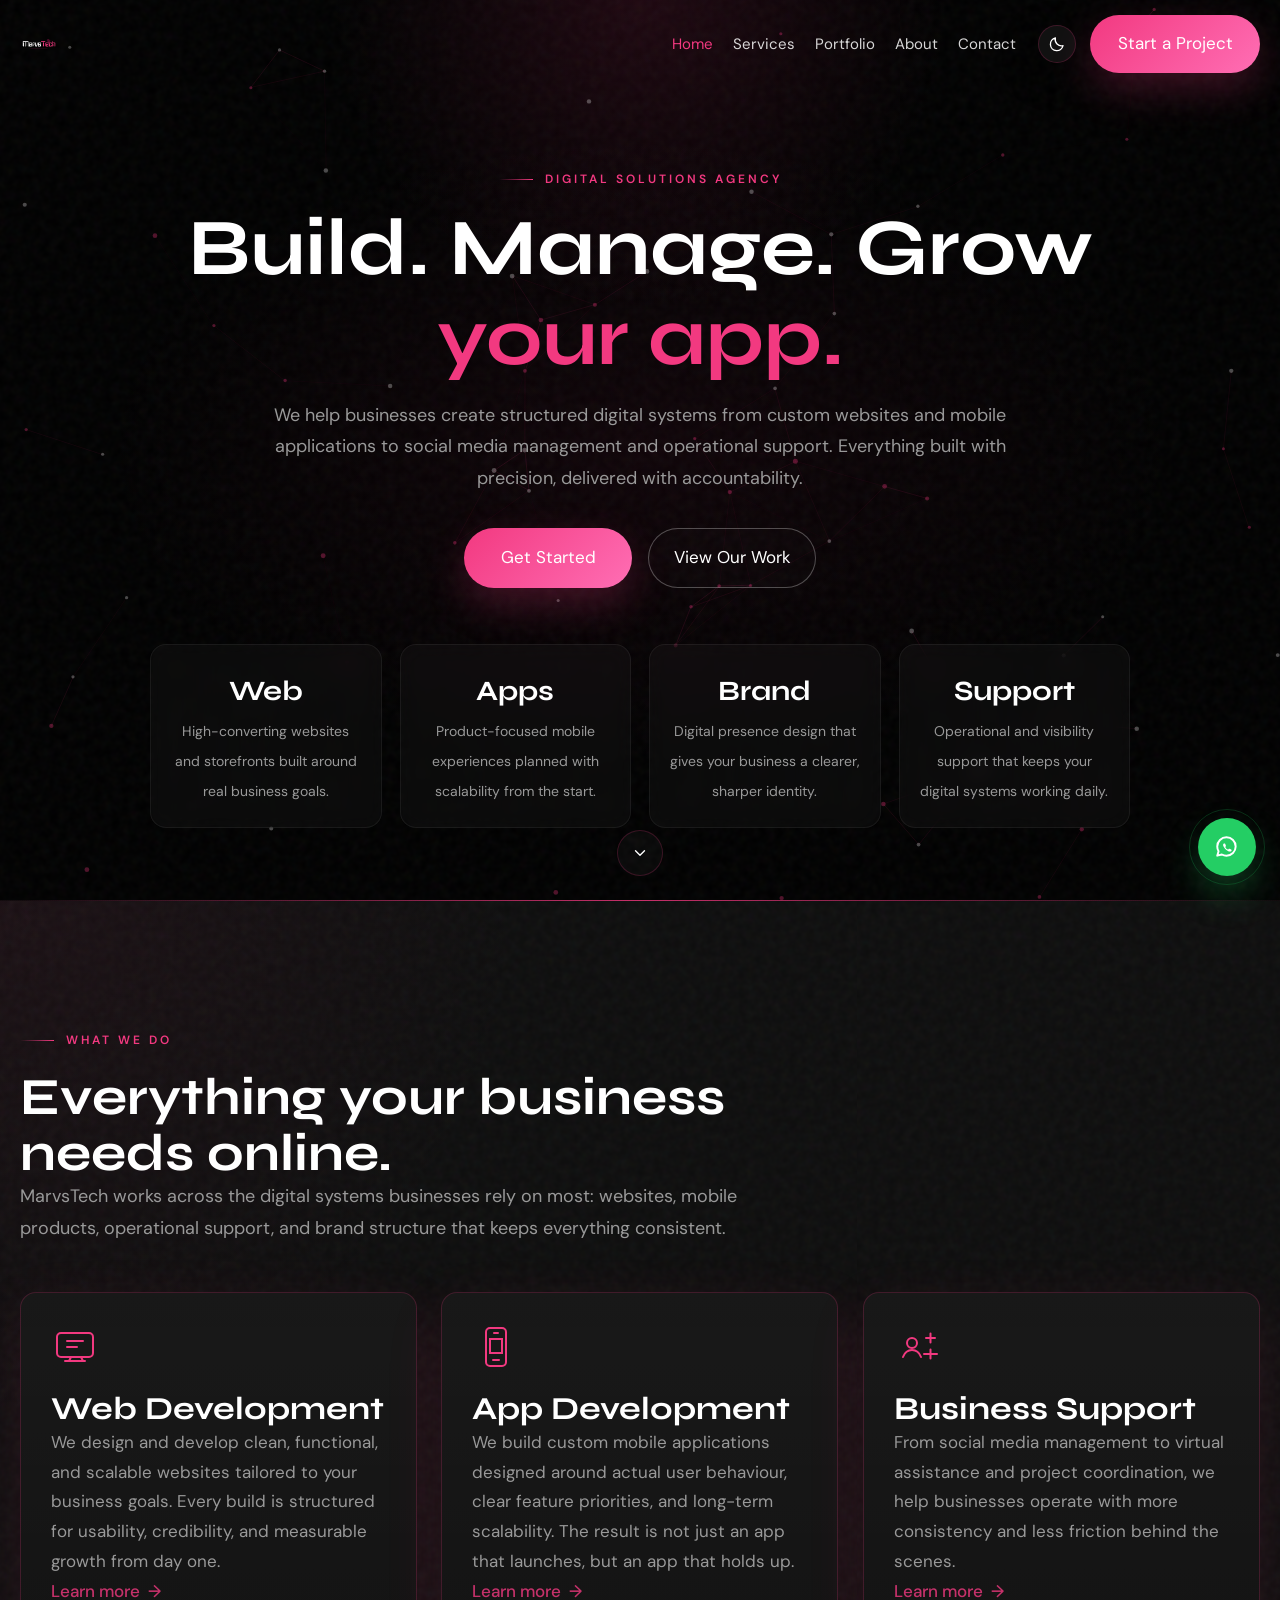
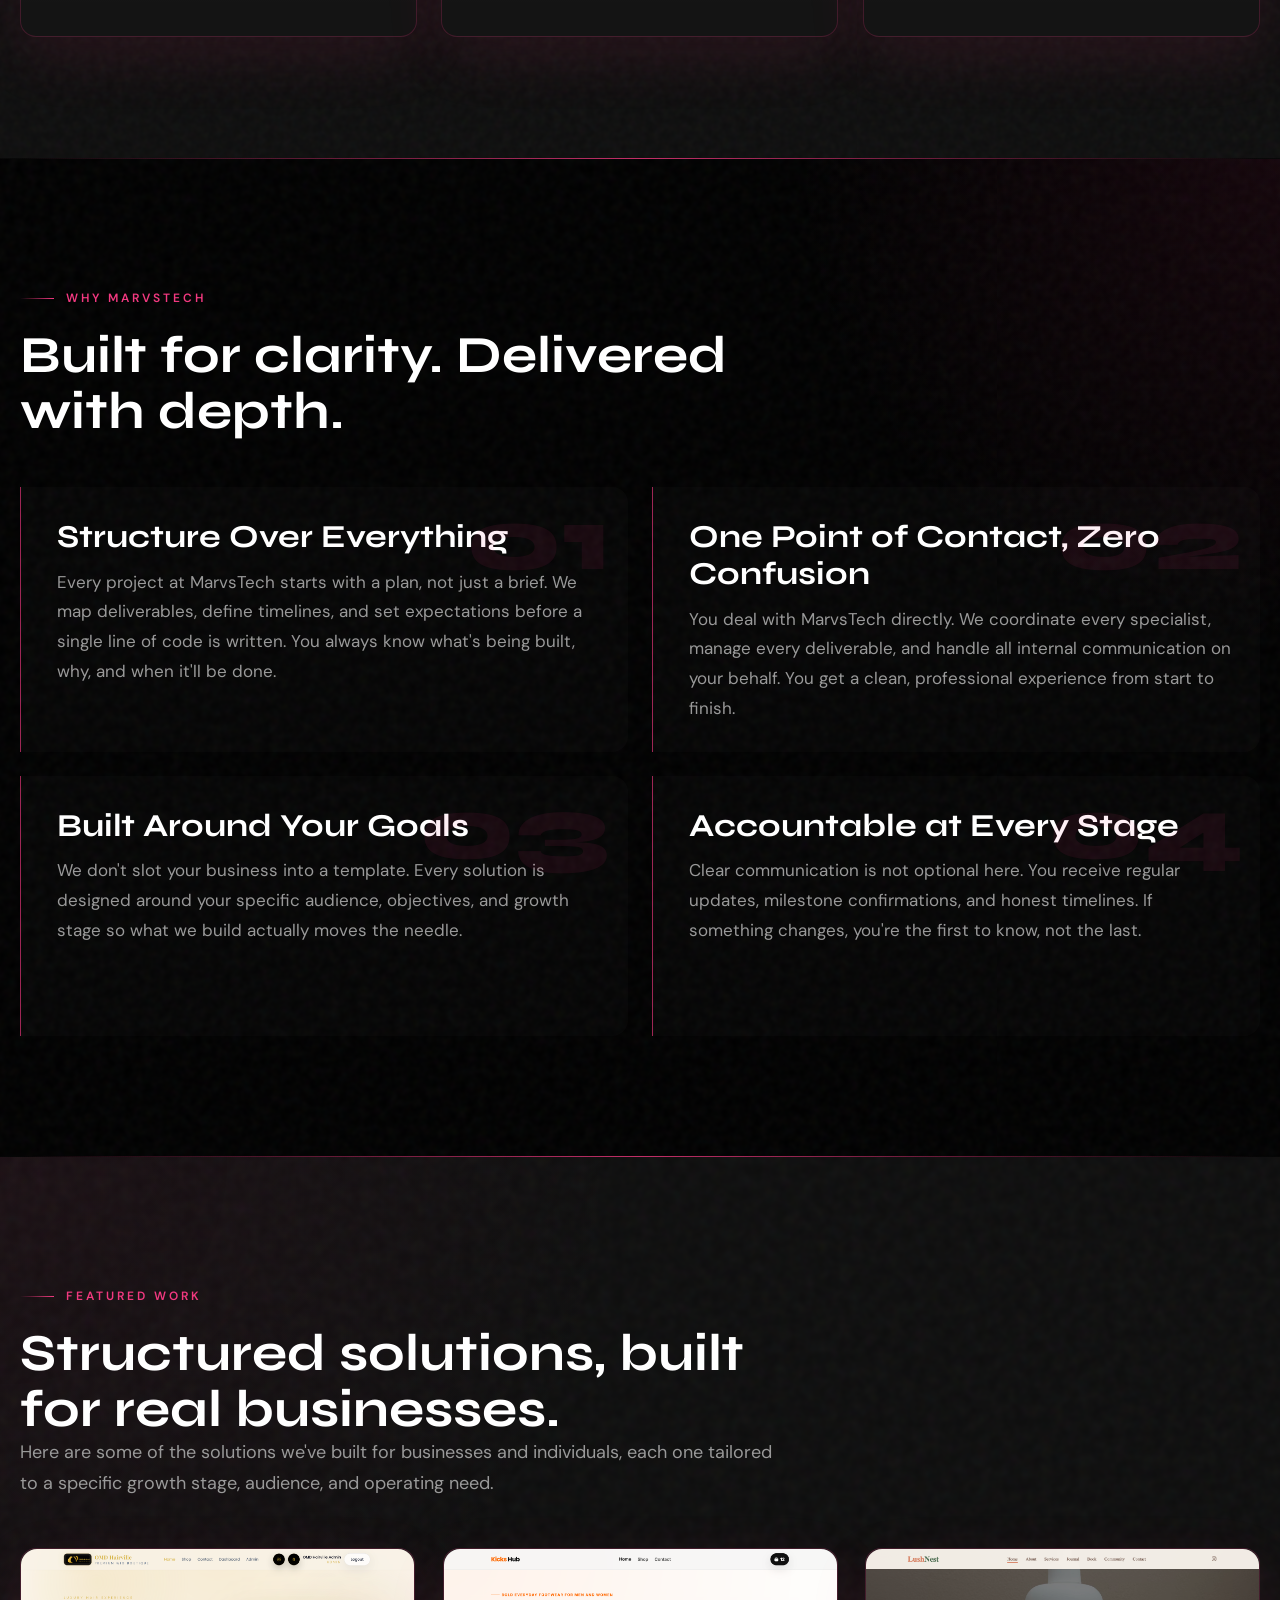
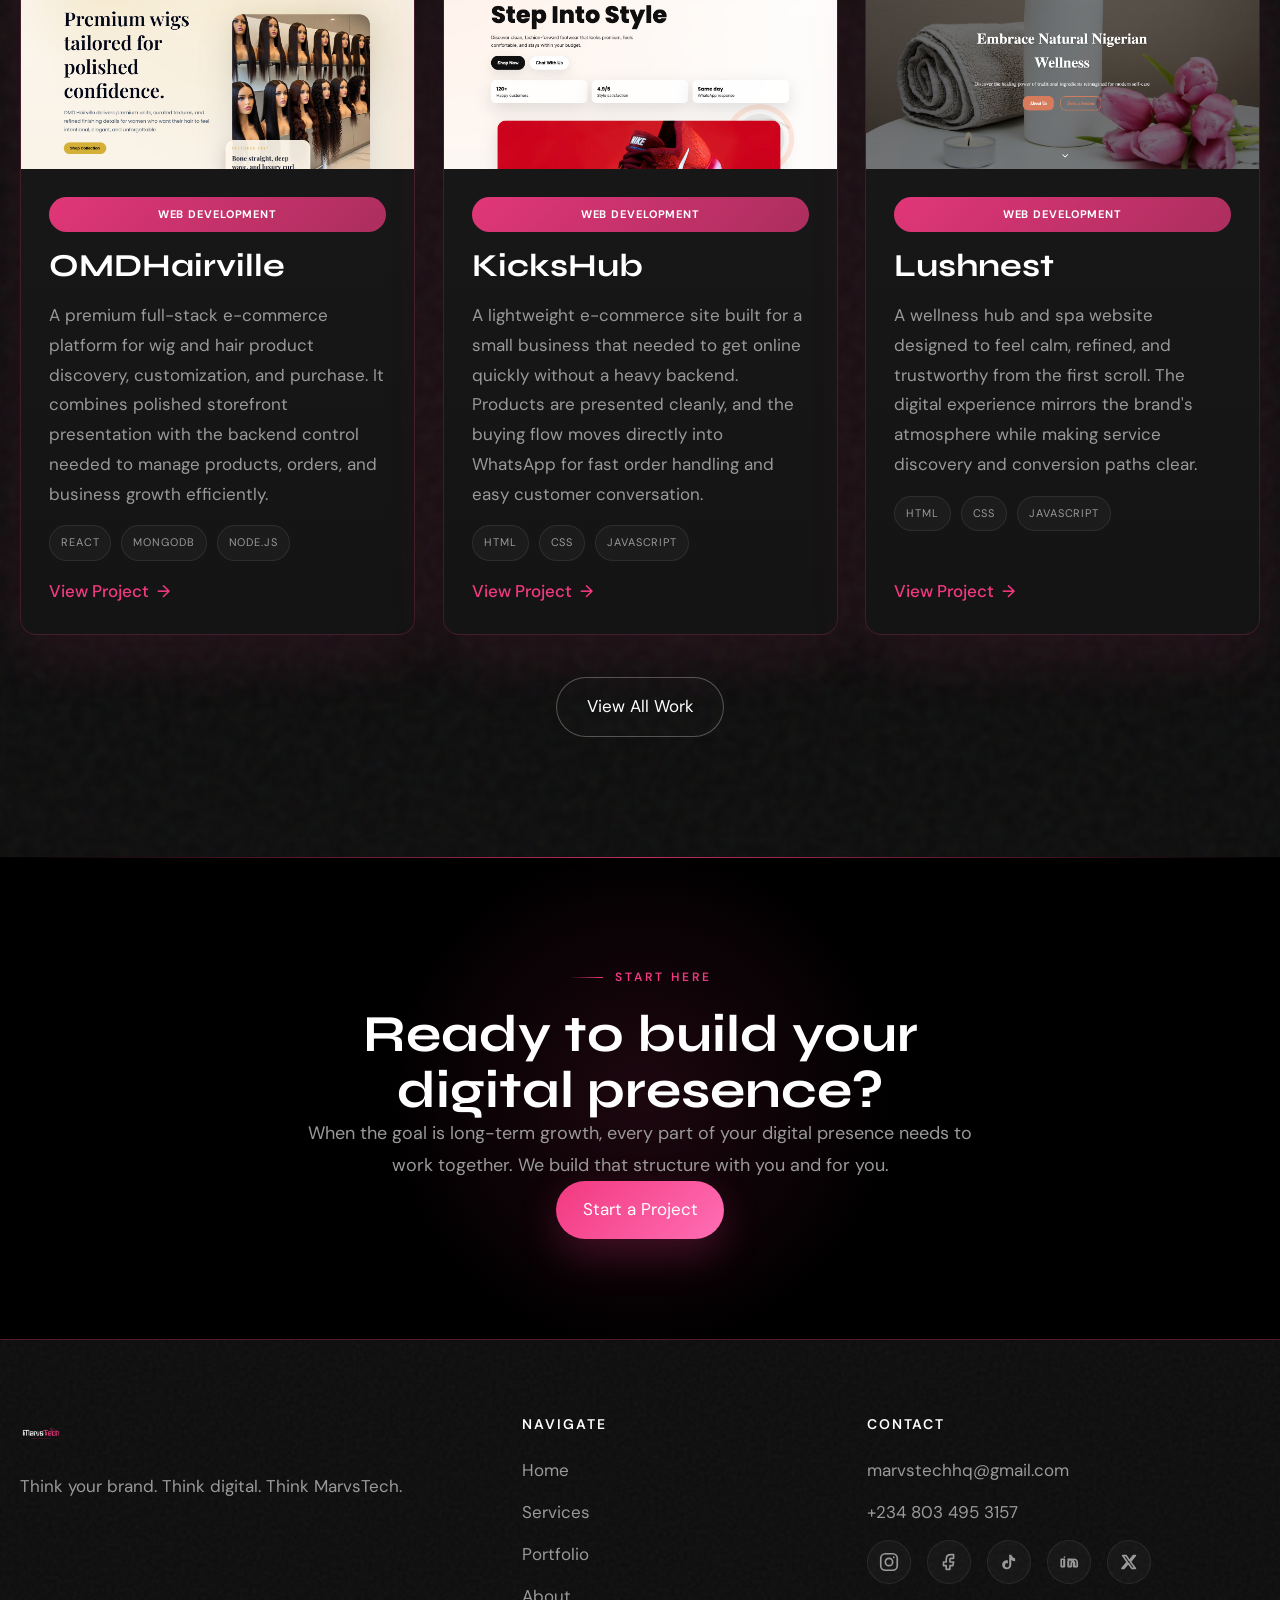
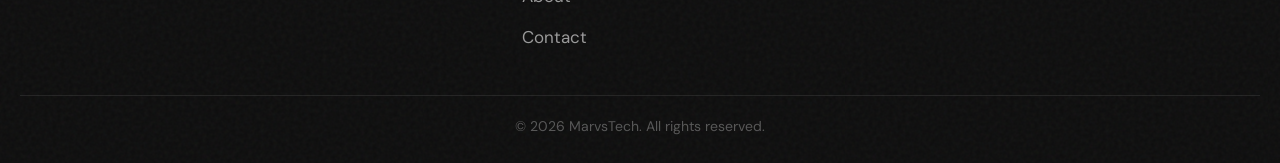
==== commit e0be20f3: "Favicon upload" ====
--- a/index.html
+++ b/index.html
@@ -6,6 +6,7 @@
     <meta name="description" content="MarvsTech builds premium websites, apps, and digital support systems for businesses ready to grow online with clarity and structure.">
     <meta property="og:title" content="MarvsTech | Premium Digital Solutions Agency">
     <meta property="og:description" content="We build websites, applications, and digital systems that help brands build, manage, and grow with confidence.">
+    <link rel="icon" href="assets/MavsTech Logo.png">
     <title>MarvsTech | Premium Digital Solutions Agency</title>
     <script>
       (() => {
